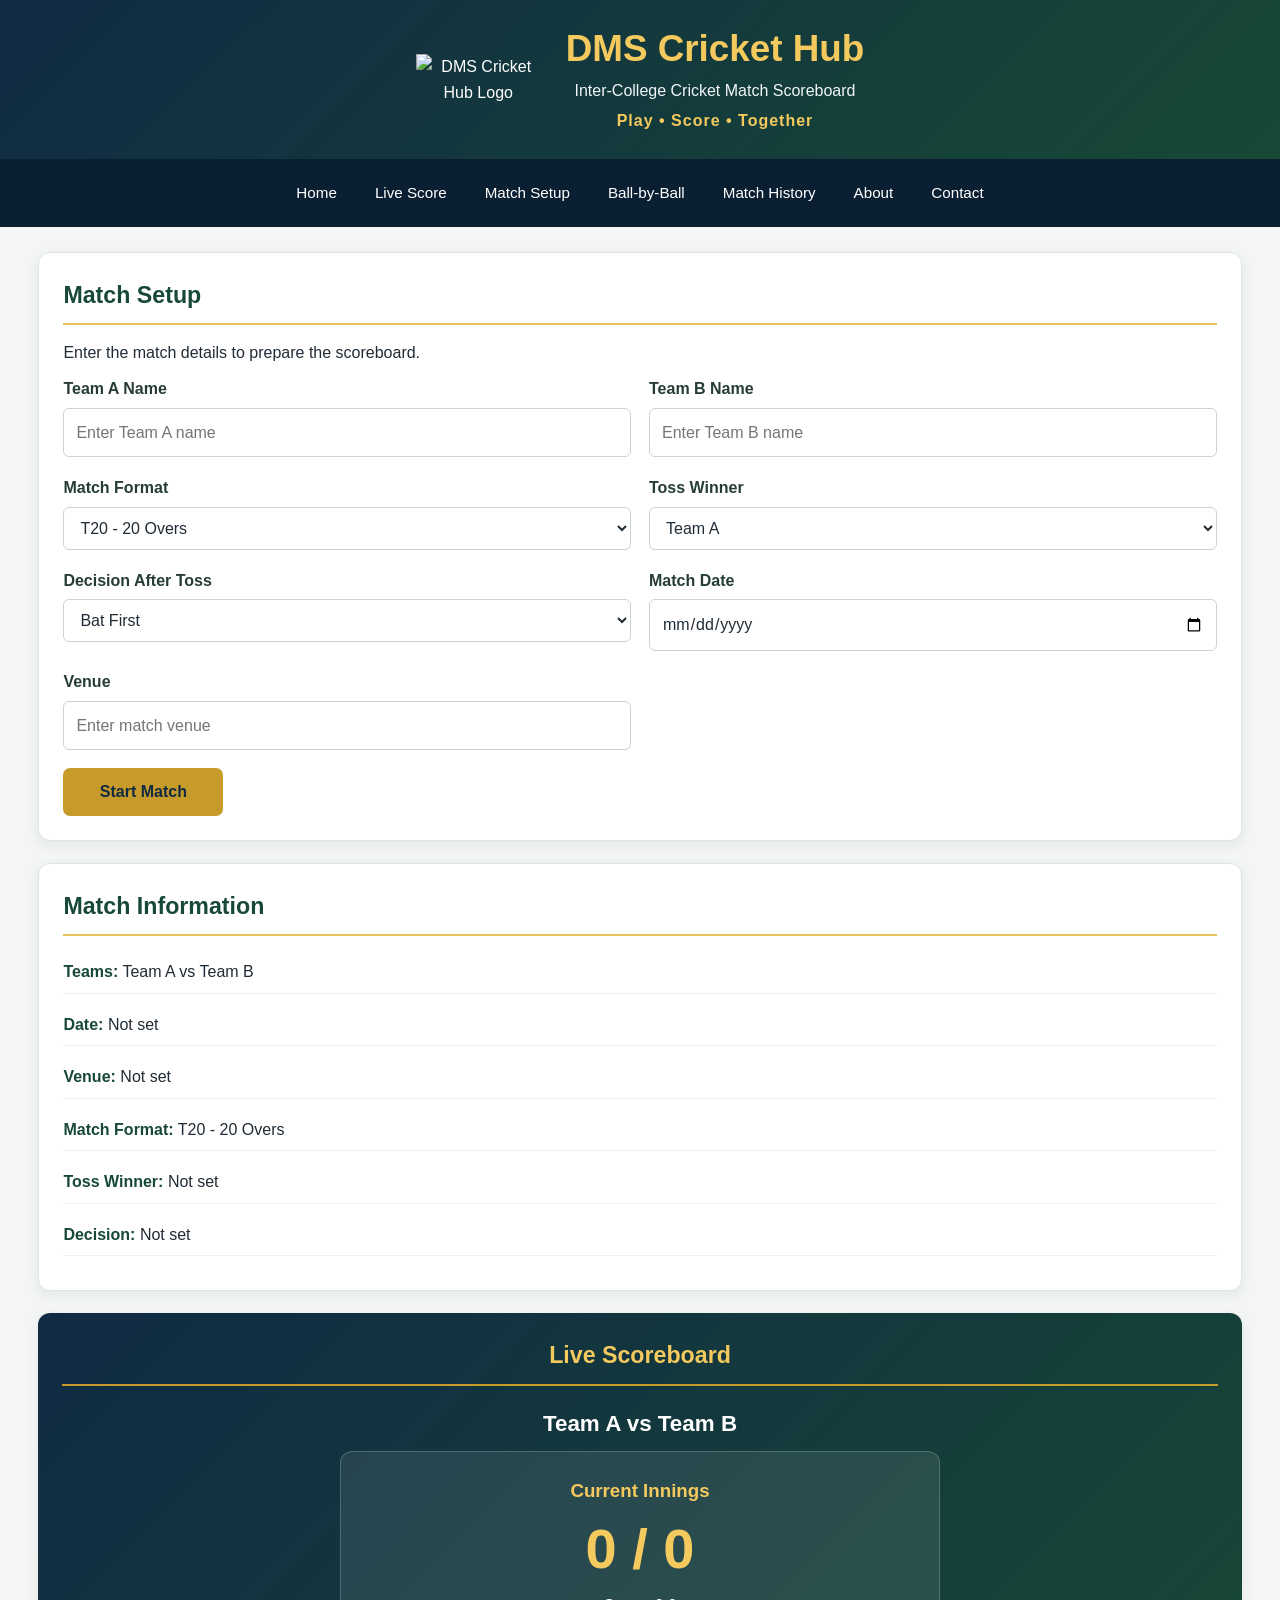
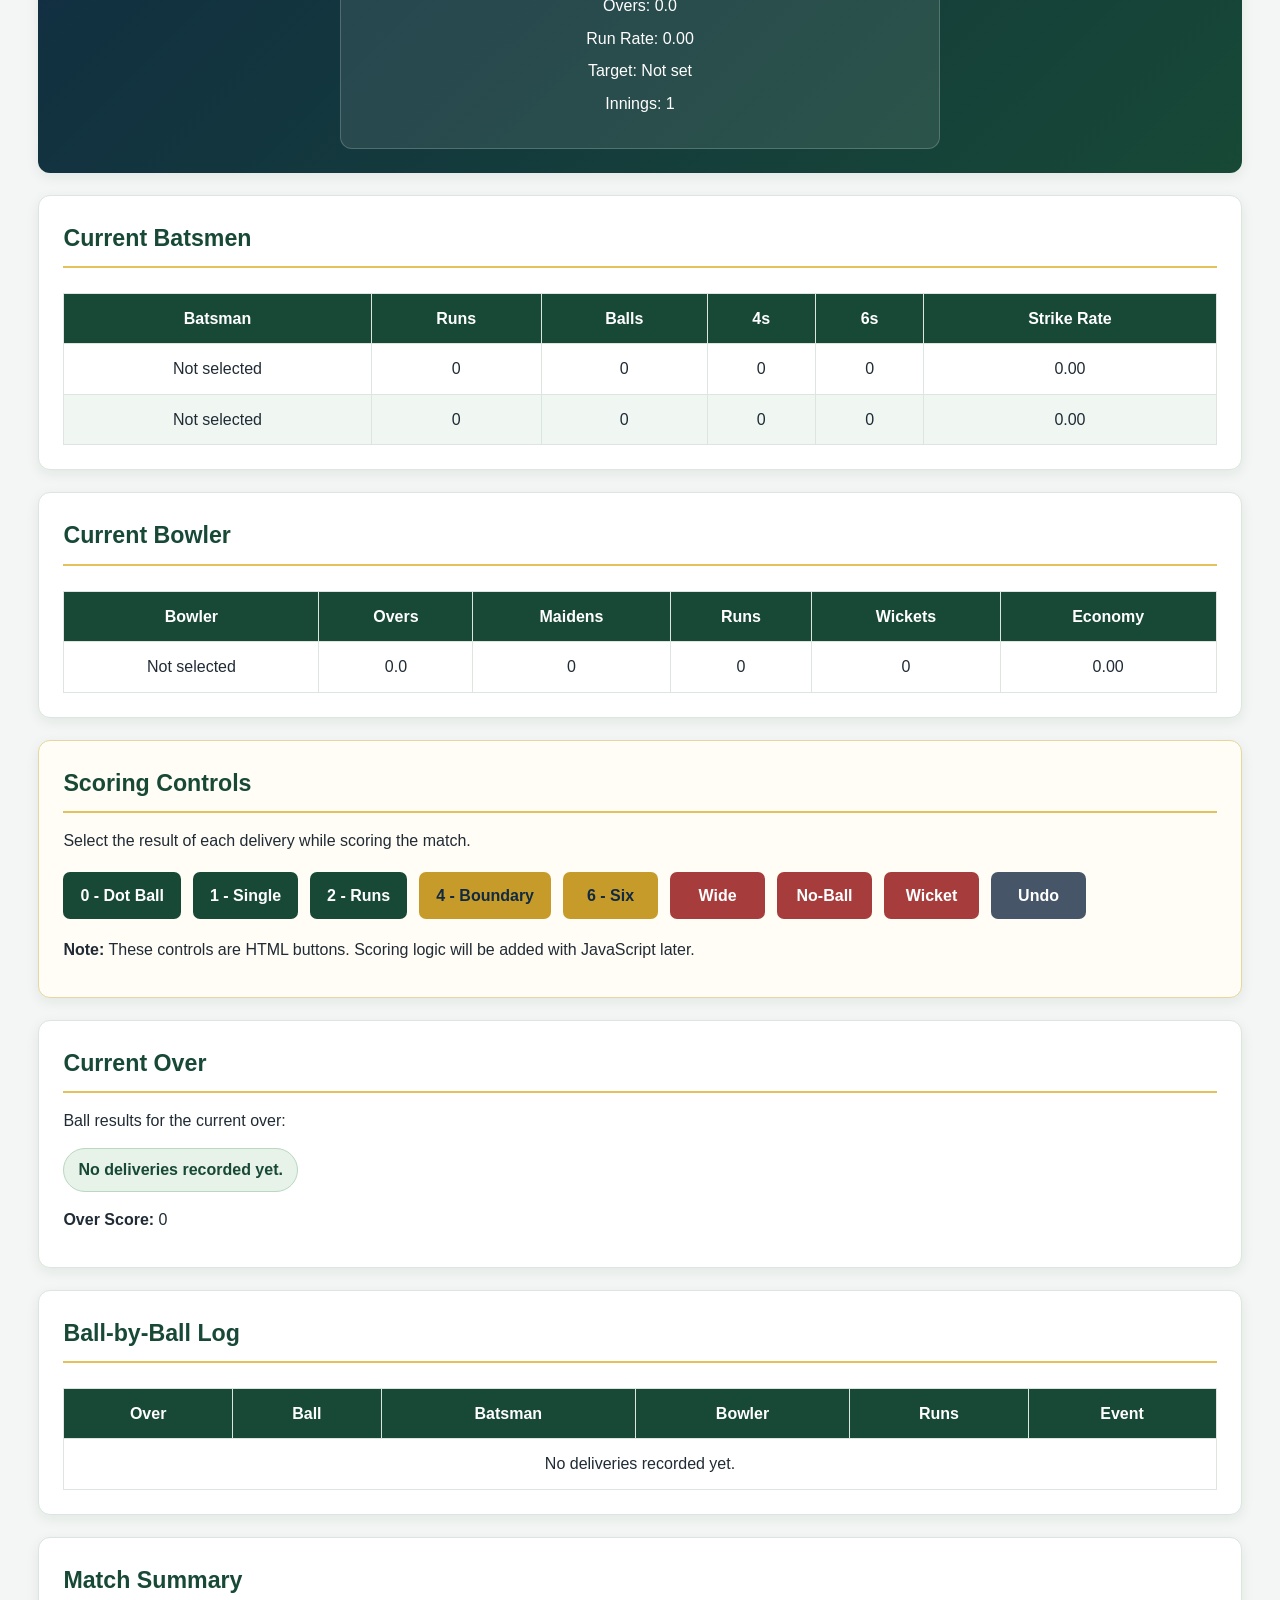
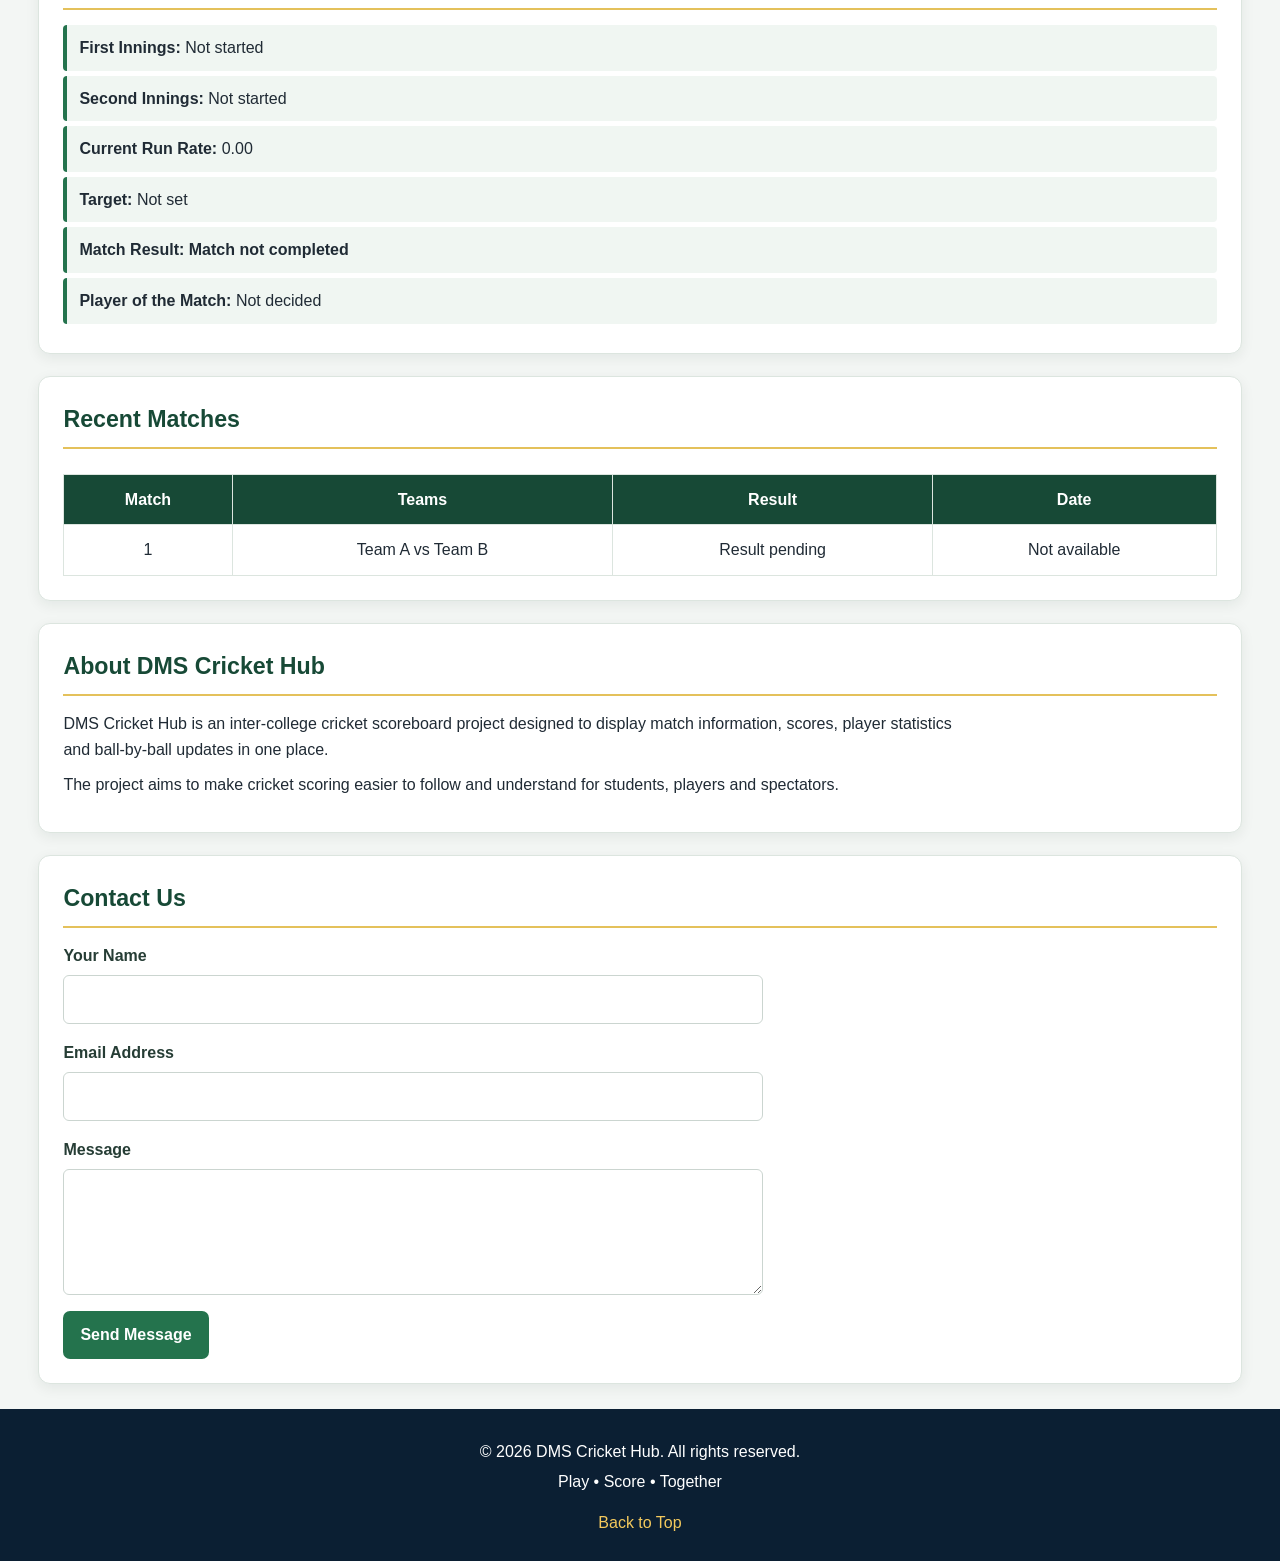
==== index.html @ 9860bc73 "Rename html file.html to index.html" ====
<!DOCTYPE html>
<html lang="en">

<head>
    <meta charset="UTF-8">
    <meta name="viewport" content="width=device-width, initial-scale=1.0">

    <meta name="description"
          content="DMS Cricket Hub - Inter-College Cricket Match Scoreboard and Ball-by-Ball Log">

    <title>DMS Cricket Hub | Inter-College Cricket</title>

    <!-- External CSS file -->
    <link rel="stylesheet" href="style file.css">
</head>

<body>

    <!-- ================= HEADER ================= -->

    <header id="home" class="site-header">

        <div class="brand">
            <img src="/logo.jpg"
                 alt="DMS Cricket Hub Logo"
                 class="logo">

            <div class="brand-text">
                <h1>DMS Cricket Hub</h1>
                <p>Inter-College Cricket Match Scoreboard</p>
                <p>Play • Score • Together</p>
            </div>
        </div>

    </header>


    <!-- ================= NAVIGATION ================= -->

    <nav class="navbar" aria-label="Main navigation">

        <a href="#home">Home</a>
        <a href="#live-score">Live Score</a>
        <a href="#match-setup">Match Setup</a>
        <a href="#ball-log">Ball-by-Ball</a>
        <a href="#match-history">Match History</a>
        <a href="#about">About</a>
        <a href="#contact">Contact</a>

    </nav>


    <!-- ================= MAIN CONTENT ================= -->

    <main>

        <!-- ================= MATCH SETUP ================= -->

        <section id="match-setup" class="section match-setup">

            <h2>Match Setup</h2>

            <p>Enter the match details to prepare the scoreboard.</p>

            <form id="match-form">

                <div class="form-group">
                    <label for="team-a">Team A Name</label>
                    <input type="text"
                           id="team-a"
                           name="teamA"
                           placeholder="Enter Team A name"
                           required>
                </div>

                <div class="form-group">
                    <label for="team-b">Team B Name</label>
                    <input type="text"
                           id="team-b"
                           name="teamB"
                           placeholder="Enter Team B name"
                           required>
                </div>

                <div class="form-group">
                    <label for="match-type">Match Format</label>
                    <select id="match-type" name="matchType">
                        <option value="20">T20 - 20 Overs</option>
                        <option value="10">10-Over Match</option>
                    </select>
                </div>

                <div class="form-group">
                    <label for="toss-winner">Toss Winner</label>
                    <select id="toss-winner" name="tossWinner">
                        <option value="A">Team A</option>
                        <option value="B">Team B</option>
                    </select>
                </div>

                <div class="form-group">
                    <label for="toss-decision">Decision After Toss</label>
                    <select id="toss-decision" name="tossDecision">
                        <option value="bat">Bat First</option>
                        <option value="bowl">Bowl First</option>
                    </select>
                </div>

                <div class="form-group">
                    <label for="match-date">Match Date</label>
                    <input type="date" id="match-date" name="matchDate">
                </div>

                <div class="form-group">
                    <label for="venue">Venue</label>
                    <input type="text"
                           id="venue"
                           name="venue"
                           placeholder="Enter match venue">
                </div>

                <button type="submit" id="start-match">
                    Start Match
                </button>

            </form>

        </section>


        <!-- ================= MATCH INFORMATION ================= -->

        <section id="match-information" class="section">

            <h2>Match Information</h2>

            <p>
                <strong>Teams:</strong>
                <span id="match-teams">Team A vs Team B</span>
            </p>

            <p>
                <strong>Date:</strong>
                <span id="display-date">Not set</span>
            </p>

            <p>
                <strong>Venue:</strong>
                <span id="display-venue">Not set</span>
            </p>

            <p>
                <strong>Match Format:</strong>
                <span id="display-format">T20 - 20 Overs</span>
            </p>

            <p>
                <strong>Toss Winner:</strong>
                <span id="display-toss">Not set</span>
            </p>

            <p>
                <strong>Decision:</strong>
                <span id="display-decision">Not set</span>
            </p>

        </section>


        <!-- ================= LIVE SCOREBOARD ================= -->

        <section id="live-score" class="section scoreboard">

            <h2>Live Scoreboard</h2>

            <p class="match-heading">
                <span id="batting-team-name">Team A</span>
                vs
                <span id="bowling-team-name">Team B</span>
            </p>

            <div class="score-display">

                <h3>Current Innings</h3>

                <p class="total-score">
                    <span id="total-runs">0</span>
                    /
                    <span id="total-wickets">0</span>
                </p>

                <p>
                    Overs:
                    <span id="overs">0.0</span>
                </p>

                <p>
                    Run Rate:
                    <span id="run-rate">0.00</span>
                </p>

                <p>
                    Target:
                    <span id="target">Not set</span>
                </p>

                <p>
                    Innings:
                    <span id="innings-number">1</span>
                </p>

            </div>

        </section>


        <!-- ================= CURRENT BATSMEN ================= -->

        <section id="batsmen" class="section">

            <h2>Current Batsmen</h2>

            <div class="table-container">

                <table>
                    <thead>
                        <tr>
                            <th scope="col">Batsman</th>
                            <th scope="col">Runs</th>
                            <th scope="col">Balls</th>
                            <th scope="col">4s</th>
                            <th scope="col">6s</th>
                            <th scope="col">Strike Rate</th>
                        </tr>
                    </thead>

                    <tbody>
                        <tr>
                            <td>Not selected</td>
                            <td>0</td>
                            <td>0</td>
                            <td>0</td>
                            <td>0</td>
                            <td>0.00</td>
                        </tr>

                        <tr>
                            <td>Not selected</td>
                            <td>0</td>
                            <td>0</td>
                            <td>0</td>
                            <td>0</td>
                            <td>0.00</td>
                        </tr>
                    </tbody>
                </table>

            </div>

        </section>


        <!-- ================= CURRENT BOWLER ================= -->

        <section id="bowler" class="section">

            <h2>Current Bowler</h2>

            <div class="table-container">

                <table>
                    <thead>
                        <tr>
                            <th scope="col">Bowler</th>
                            <th scope="col">Overs</th>
                            <th scope="col">Maidens</th>
                            <th scope="col">Runs</th>
                            <th scope="col">Wickets</th>
                            <th scope="col">Economy</th>
                        </tr>
                    </thead>

                    <tbody>
                        <tr>
                            <td>Not selected</td>
                            <td>0.0</td>
                            <td>0</td>
                            <td>0</td>
                            <td>0</td>
                            <td>0.00</td>
                        </tr>
                    </tbody>
                </table>

            </div>

        </section>


        <!-- ================= SCORING CONTROLS ================= -->

        <section id="scorer-panel" class="section scoring-controls">

            <h2>Scoring Controls</h2>

            <p>
                Select the result of each delivery while scoring
                the match.
            </p>

            <div class="scoring-buttons">

                <button type="button" data-runs="0">
                    0 - Dot Ball
                </button>

                <button type="button" data-runs="1">
                    1 - Single
                </button>

                <button type="button" data-runs="2">
                    2 - Runs
                </button>

                <button type="button" data-runs="4">
                    4 - Boundary
                </button>

                <button type="button" data-runs="6">
                    6 - Six
                </button>

                <button type="button" data-extra="wide">
                    Wide
                </button>

                <button type="button" data-extra="noball">
                    No-Ball
                </button>

                <button type="button" data-wicket="true">
                    Wicket
                </button>

                <button type="button" id="undo-score">
                    Undo
                </button>

            </div>

            <p>
                <strong>Note:</strong>
                These controls are HTML buttons. Scoring logic
                will be added with JavaScript later.
            </p>

        </section>


        <!-- ================= CURRENT OVER ================= -->

        <section id="current-over" class="section">

            <h2>Current Over</h2>

            <p>Ball results for the current over:</p>

            <ul id="over-balls">
                <li>No deliveries recorded yet.</li>
            </ul>

            <p>
                <strong>Over Score:</strong>
                <span id="over-score">0</span>
            </p>

        </section>


        <!-- ================= BALL-BY-BALL LOG ================= -->

        <section id="ball-log" class="section">

            <h2>Ball-by-Ball Log</h2>

            <div class="table-container">

                <table>
                    <thead>
                        <tr>
                            <th scope="col">Over</th>
                            <th scope="col">Ball</th>
                            <th scope="col">Batsman</th>
                            <th scope="col">Bowler</th>
                            <th scope="col">Runs</th>
                            <th scope="col">Event</th>
                        </tr>
                    </thead>

                    <tbody id="ball-log-body">
                        <tr>
                            <td colspan="6">
                                No deliveries recorded yet.
                            </td>
                        </tr>
                    </tbody>
                </table>

            </div>

        </section>


        <!-- ================= MATCH SUMMARY ================= -->

        <section id="match-summary" class="section">

            <h2>Match Summary</h2>

            <p>
                <strong>First Innings:</strong>
                <span id="first-innings-score">Not started</span>
            </p>

            <p>
                <strong>Second Innings:</strong>
                <span id="second-innings-score">Not started</span>
            </p>

            <p>
                <strong>Current Run Rate:</strong>
                <span id="summary-run-rate">0.00</span>
            </p>

            <p>
                <strong>Target:</strong>
                <span id="summary-target">Not set</span>
            </p>

            <p>
                <strong>Match Result:</strong>
                <span id="match-result">Match not completed</span>
            </p>

            <p>
                <strong>Player of the Match:</strong>
                <span id="player-of-match">Not decided</span>
            </p>

        </section>


        <!-- ================= MATCH HISTORY ================= -->

        <section id="match-history" class="section">

            <h2>Recent Matches</h2>

            <div class="table-container">

                <table>
                    <thead>
                        <tr>
                            <th scope="col">Match</th>
                            <th scope="col">Teams</th>
                            <th scope="col">Result</th>
                            <th scope="col">Date</th>
                        </tr>
                    </thead>

                    <tbody id="match-history-body">
                        <tr>
                            <td>1</td>
                            <td>Team A vs Team B</td>
                            <td>Result pending</td>
                            <td>Not available</td>
                        </tr>
                    </tbody>
                </table>

            </div>

        </section>


        <!-- ================= ABOUT ================= -->

        <section id="about" class="section">

            <h2>About DMS Cricket Hub</h2>

            <p>
                DMS Cricket Hub is an inter-college cricket
                scoreboard project designed to display match
                information, scores, player statistics and
                ball-by-ball updates in one place.
            </p>

            <p>
                The project aims to make cricket scoring easier
                to follow and understand for students, players
                and spectators.
            </p>

        </section>


        <!-- ================= CONTACT ================= -->

        <section id="contact" class="section">

            <h2>Contact Us</h2>

            <form id="contact-form">

                <div class="form-group">
                    <label for="contact-name">Your Name</label>
                    <input type="text"
                           id="contact-name"
                           name="contactName"
                           required>
                </div>

                <div class="form-group">
                    <label for="contact-email">Email Address</label>
                    <input type="email"
                           id="contact-email"
                           name="contactEmail"
                           required>
                </div>

                <div class="form-group">
                    <label for="contact-message">Message</label>
                    <textarea id="contact-message"
                              name="contactMessage"
                              rows="4"
                              required></textarea>
                </div>

                <button type="submit">Send Message</button>

            </form>

        </section>

    </main>


    <!-- ================= FOOTER ================= -->

    <footer class="site-footer">

        <p>
            &copy; 2026 DMS Cricket Hub.
            All rights reserved.
        </p>

        <p>Play • Score • Together</p>

        <a href="#home">Back to Top</a>

    </footer>

</body>

</html>
---- style file.css ----
* {
    margin: 0;
    padding: 0;
    box-sizing: border-box;
}

html {
    scroll-behavior: smooth;
    scroll-padding-top: 20px;
}

body {
    font-family: Arial, Helvetica, sans-serif;
    background-color: #f3f6f4;
    color: #202b35;
    line-height: 1.6;
}


/* Header */

.site-header {
    background: linear-gradient(135deg, #102a43, #174936);
    color: white;
    padding: 25px 5%;
}

.brand {
    border-radius: 5px;
    display: flex;
    align-items: center;
    justify-content: center;
    gap: 25px;
    flex-wrap: wrap;
    text-align: center;
}

.logo {
    width: 125px;
    height: auto;
    max-width: 100%;
    object-fit: contain;
}

.brand-text h1 {
    font-size: 2.3rem;
    color: #f4c95d;
    line-height: 1.3;
}

.brand-text p {
    margin-top: 5px;
    color: #f1f5f9;
}

.brand-text p:last-child {
    color: #f4c95d;
    font-weight: bold;
    letter-spacing: 1px;
}


/* Navigation */

.navbar {
    background-color: #0b1f33;
    display: flex;
    justify-content: center;
    align-items: center;
    flex-wrap: wrap;
    gap: 8px;
    padding: 12px 15px;
}

.navbar a {
    color: white;
    text-decoration: none;
    padding: 10px 15px;
    border-radius: 6px;
    font-size: 0.95rem;
    transition: background-color 0.2s ease;
}

.navbar a:hover,
.navbar a:focus {
    background-color: #24734d;
    color: #ffffff;
}


/* Main Layout */

main {
    width: min(1400px, 94%);
    margin: 25px auto;
}

.section {
    background-color: #ffffff;
    padding: 24px;
    margin-bottom: 22px;
    border: 1px solid #dce5df;
    border-radius: 12px;
    box-shadow: 0 4px 14px rgba(15, 42, 30, 0.07);
    scroll-margin-top: 20px;
}

.section h2 {
    color: #174936;
    font-size: 1.45rem;
    margin-bottom: 15px;
    padding-bottom: 9px;
    border-bottom: 2px solid #e4c15b;
}

.section p {
    margin-bottom: 10px;
}


/*  Match Setup Form */

#match-form {
    display: grid;
    grid-template-columns: repeat(2, minmax(0, 1fr));
    gap: 18px;
}

.form-group {
    display: flex;
    flex-direction: column;
    gap: 6px;
}

.form-group label {
    font-weight: bold;
    color: #263d35;
}

input,
select,
textarea {
    width: 100%;
    padding: 11px 12px;
    font: inherit;
    color: #202b35;
    background-color: #ffffff;
    border: 1px solid #cbd5d0;
    border-radius: 6px;
}

input:focus,
select:focus,
textarea:focus {
    outline: 2px solid #39865d;
    outline-offset: 1px;
    border-color: #39865d;
}

textarea {
    resize: vertical;
}


/* Buttons */

button {
    font: inherit;
    font-weight: bold;
    cursor: pointer;
    border: none;
    border-radius: 7px;
    padding: 11px 17px;
    background-color: #24734d;
    color: white;
    transition:
        background-color 0.2s ease,
        transform 0.2s ease;
}

button:hover {
    background-color: #18583a;
    transform: translateY(-1px);
}

button:focus-visible {
    outline: 3px solid #e4bd45;
    outline-offset: 3px;
}

#start-match {
    grid-column: 1 / -1;
    justify-self: start;
    min-width: 160px;
    background-color: #c69b29;
    color: #102a43;
}

#start-match:hover {
    background-color: #e0b63e;
}


/* Match Information */

#match-information p {
    padding: 8px 0;
    border-bottom: 1px solid #edf0ed;
}

#match-information strong {
    color: #174936;
}


/*  Live Scoreboard */

.scoreboard {
    text-align: center;
    background: linear-gradient(135deg, #102a43, #174936);
    color: white;
    border: none;
}

.scoreboard h2 {
    color: #f4c95d;
    border-bottom-color: #c69b29;
}

.match-heading {
    font-size: 1.4rem;
    font-weight: bold;
    margin: 20px 0;
}

.score-display {
    max-width: 600px;
    margin: 0 auto;
    padding: 24px;
    background-color: rgba(255, 255, 255, 0.09);
    border: 1px solid rgba(255, 255, 255, 0.2);
    border-radius: 12px;
}

.score-display h3 {
    color: #f4c95d;
}

.total-score {
    font-size: 3.5rem;
    font-weight: bold;
    line-height: 1.3;
    margin: 12px 0;
    color: #f4c95d;
}

.score-display p {
    margin: 7px 0;
}


/*  Tables */

.table-container {
    width: 100%;
    overflow-x: auto;
}

table {
    width: 100%;
    border-collapse: collapse;
    margin-top: 10px;
    background-color: white;
}

thead {
    background-color: #174936;
    color: white;
}

th,
td {
    padding: 12px 10px;
    text-align: center;
    border: 1px solid #dce5df;
}

tbody tr:nth-child(even) {
    background-color: #f0f6f2;
}

tbody tr:hover {
    background-color: #e5f1e9;
}

th {
    white-space: nowrap;
}


/*  Scoring Controls */

.scoring-controls {
    background-color: #fffdf5;
    border-color: #e7d69d;
}

.scoring-buttons {
    display: flex;
    flex-wrap: wrap;
    gap: 12px;
    margin: 18px 0;
}

.scoring-buttons button {
    min-width: 95px;
    background-color: #174936;
}

.scoring-buttons button:hover {
    background-color: #24734d;
}

/* Run buttons */

.scoring-buttons button[data-runs="4"],
.scoring-buttons button[data-runs="6"] {
    background-color: #c69b29;
    color: #102a43;
}

.scoring-buttons button[data-runs="4"]:hover,
.scoring-buttons button[data-runs="6"]:hover {
    background-color: #e0b63e;
}

/* Extra and wicket buttons */

.scoring-buttons button[data-extra],
.scoring-buttons button[data-wicket] {
    background-color: #a63c3c;
}

.scoring-buttons button[data-extra]:hover,
.scoring-buttons button[data-wicket]:hover {
    background-color: #812b2b;
}

#undo-score {
    background-color: #475569;
}

#undo-score:hover {
    background-color: #334155;
}


/* Current Over */

#over-balls {
    display: flex;
    flex-wrap: wrap;
    gap: 10px;
    list-style: none;
    margin: 15px 0;
}

#over-balls li {
    padding: 8px 14px;
    min-width: 42px;
    text-align: center;
    background-color: #e7f2e9;
    color: #174936;
    border: 1px solid #b9d7c1;
    border-radius: 50px;
    font-weight: bold;
}


/* Ball-by-Ball Log */

#ball-log table {
    min-width: 620px;
}

#ball-log th,
#ball-log td {
    padding: 12px;
}


/* Match Summary */

#match-summary p {
    padding: 10px 12px;
    margin: 5px 0;
    background-color: #f0f6f2;
    border-left: 4px solid #24734d;
    border-radius: 4px;
}

#match-result {
    font-weight: bold;
}


/* Recent Matches */

#match-history table {
    min-width: 500px;
}


/* About Section */

#about p {
    max-width: 900px;
}


/*  Contact Section */

#contact-form {
    display: grid;
    gap: 16px;
    max-width: 700px;
}

#contact-form button {
    justify-self: start;
    min-width: 140px;
}


/* Footer */

.site-footer {
    background-color: #0b1f33;
    color: white;
    text-align: center;
    padding: 25px 15px;
}

.site-footer p {
    margin: 5px 0;
}

.site-footer a {
    display: inline-block;
    margin-top: 10px;
    color: #f4c95d;
    text-decoration: none;
}

.site-footer a:hover {
    text-decoration: underline;
}


/*  Responsive Design - Tablets */

@media (max-width: 768px) {

    main {
        width: 95%;
        margin: 15px auto;
    }

    .site-header {
        padding: 20px 12px;
    }

    .brand {
        gap: 12px;
    }

    .logo {
        width: 95px;
    }

    .brand-text h1 {
        font-size: 1.8rem;
    }

    .brand-text p {
        font-size: 0.9rem;
    }

    .navbar {
        gap: 4px;
    }

    .navbar a {
        padding: 9px 10px;
        font-size: 0.88rem;
    }

    .section {
        padding: 18px;
    }

    #match-form {
        grid-template-columns: 1fr;
    }

    #start-match {
        grid-column: auto;
        width: 100%;
    }

    .total-score {
        font-size: 2.8rem;
    }

    .scoring-buttons button {
        flex: 1 1 110px;
    }
}


/* Responsive Design - Mobile Phones */

@media (max-width: 480px) {

    .brand {
        flex-direction: column;
    }

    .brand-text h1 {
        font-size: 1.6rem;
    }

    .brand-text p {
        font-size: 0.82rem;
    }

    .navbar {
        flex-direction: column;
        align-items: stretch;
    }

    .navbar a {
        text-align: center;
    }

    .section {
        padding: 14px;
        margin-bottom: 15px;
    }

    .section h2 {
        font-size: 1.2rem;
    }

    .match-heading {
        font-size: 1.1rem;
    }

    .total-score {
        font-size: 2.4rem;
    }

    .score-display {
        padding: 16px 10px;
    }

    .scoring-buttons {
        gap: 8px;
    }

    .scoring-buttons button {
        flex: 1 1 40%;
        padding: 10px 7px;
        font-size: 0.88rem;
    }

    th,
    td {
        padding: 9px 7px;
        font-size: 0.85rem;
    }

    .site-footer {
        font-size: 0.9rem;
    }
}
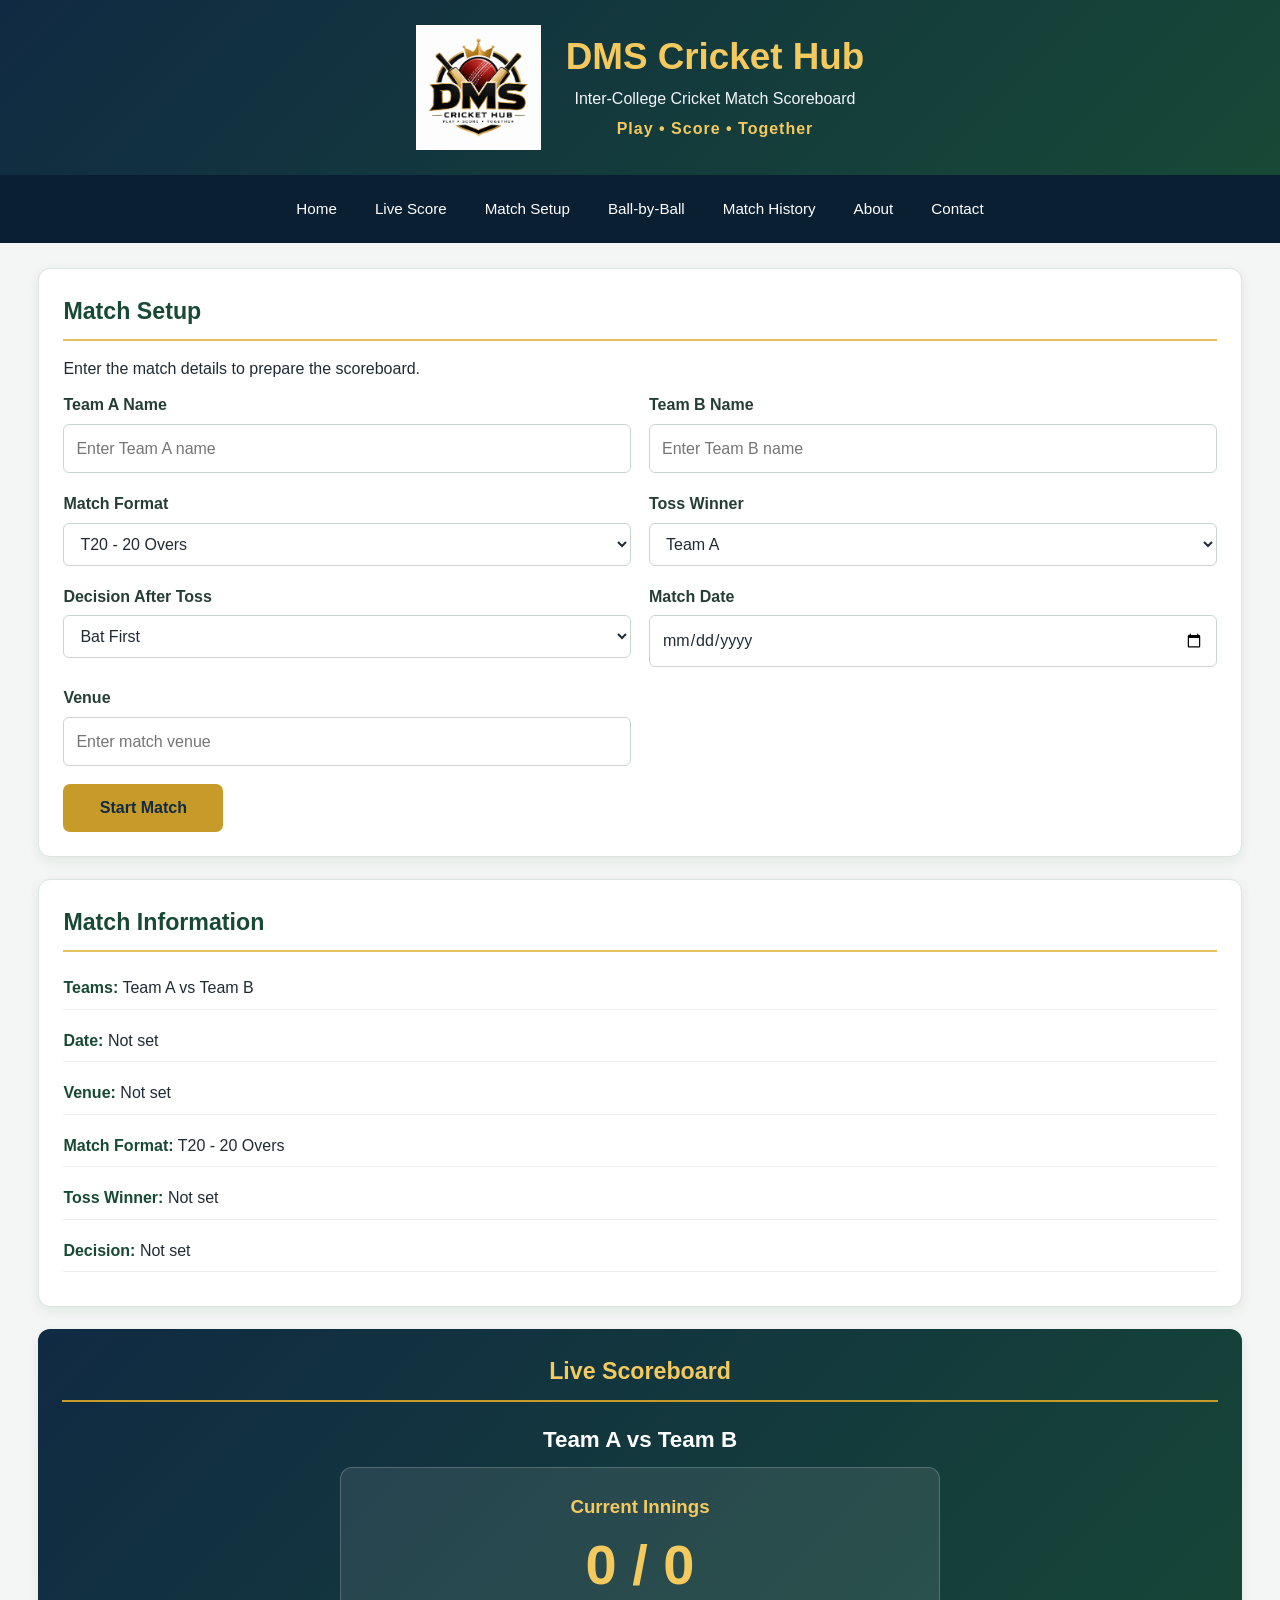
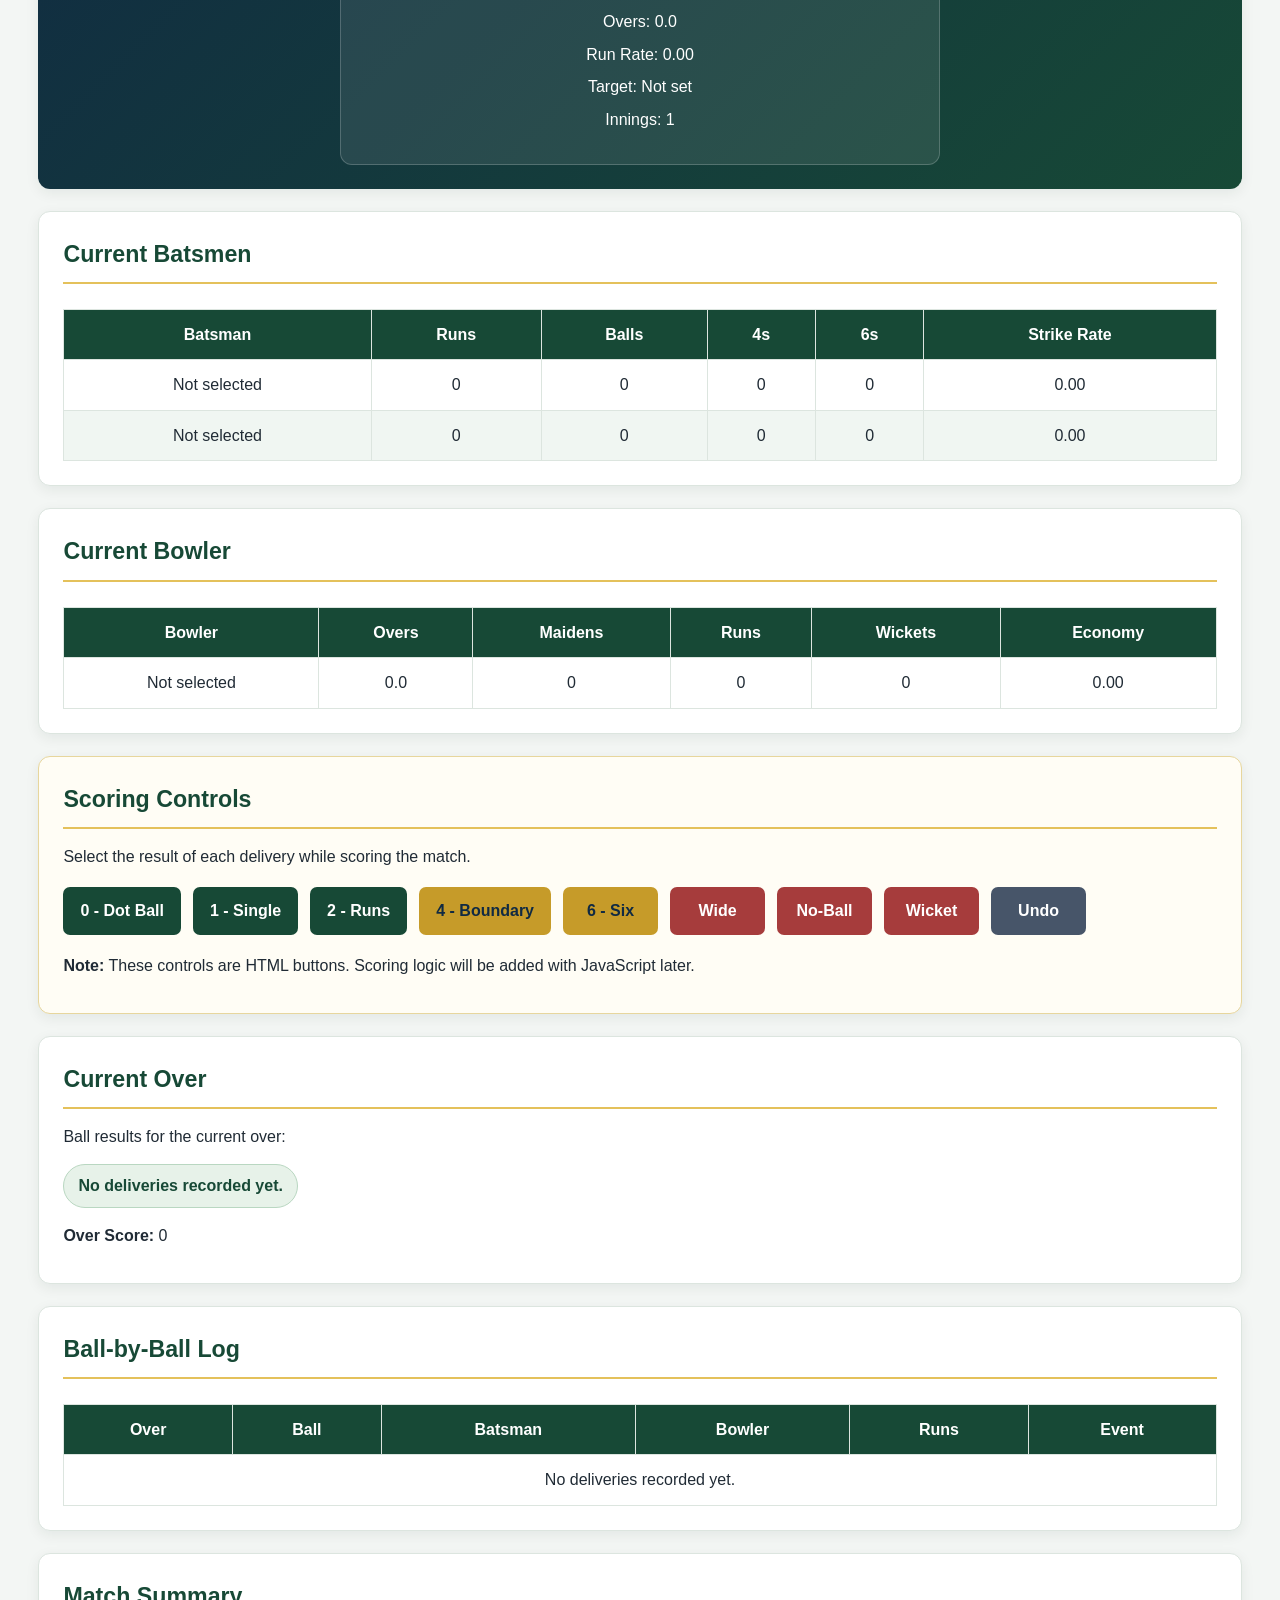
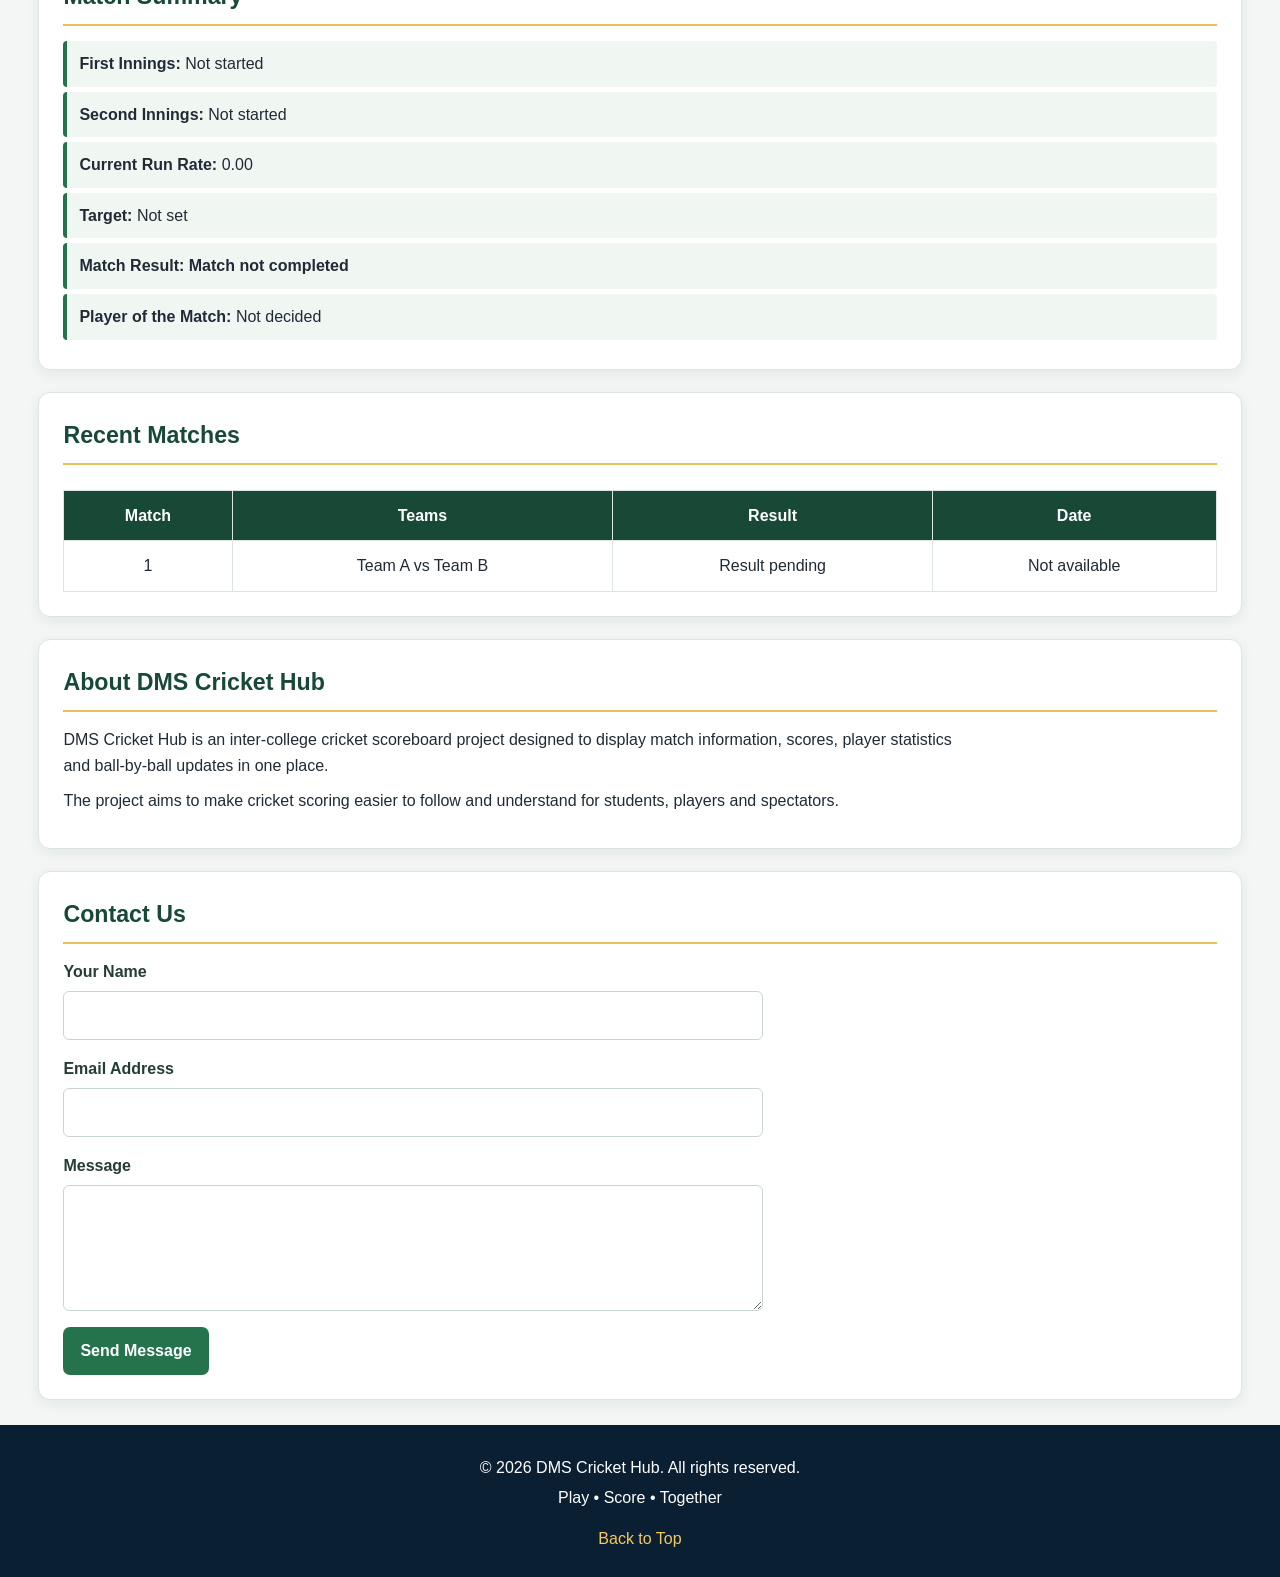
==== commit 11a3b9e4: "Update index.html" ====
--- a/index.html
+++ b/index.html
@@ -10,6 +10,7 @@
           content="DMS Cricket Hub - Inter-College Cricket Match Scoreboard and Ball-by-Ball Log">
 
     <title>DMS Cricket Hub | Inter-College Cricket</title>
+    <link rel="icon" type="image/jpg" href="/logo.jpg">
 
     <!-- External CSS file -->
     <link rel="stylesheet" href="style file.css">
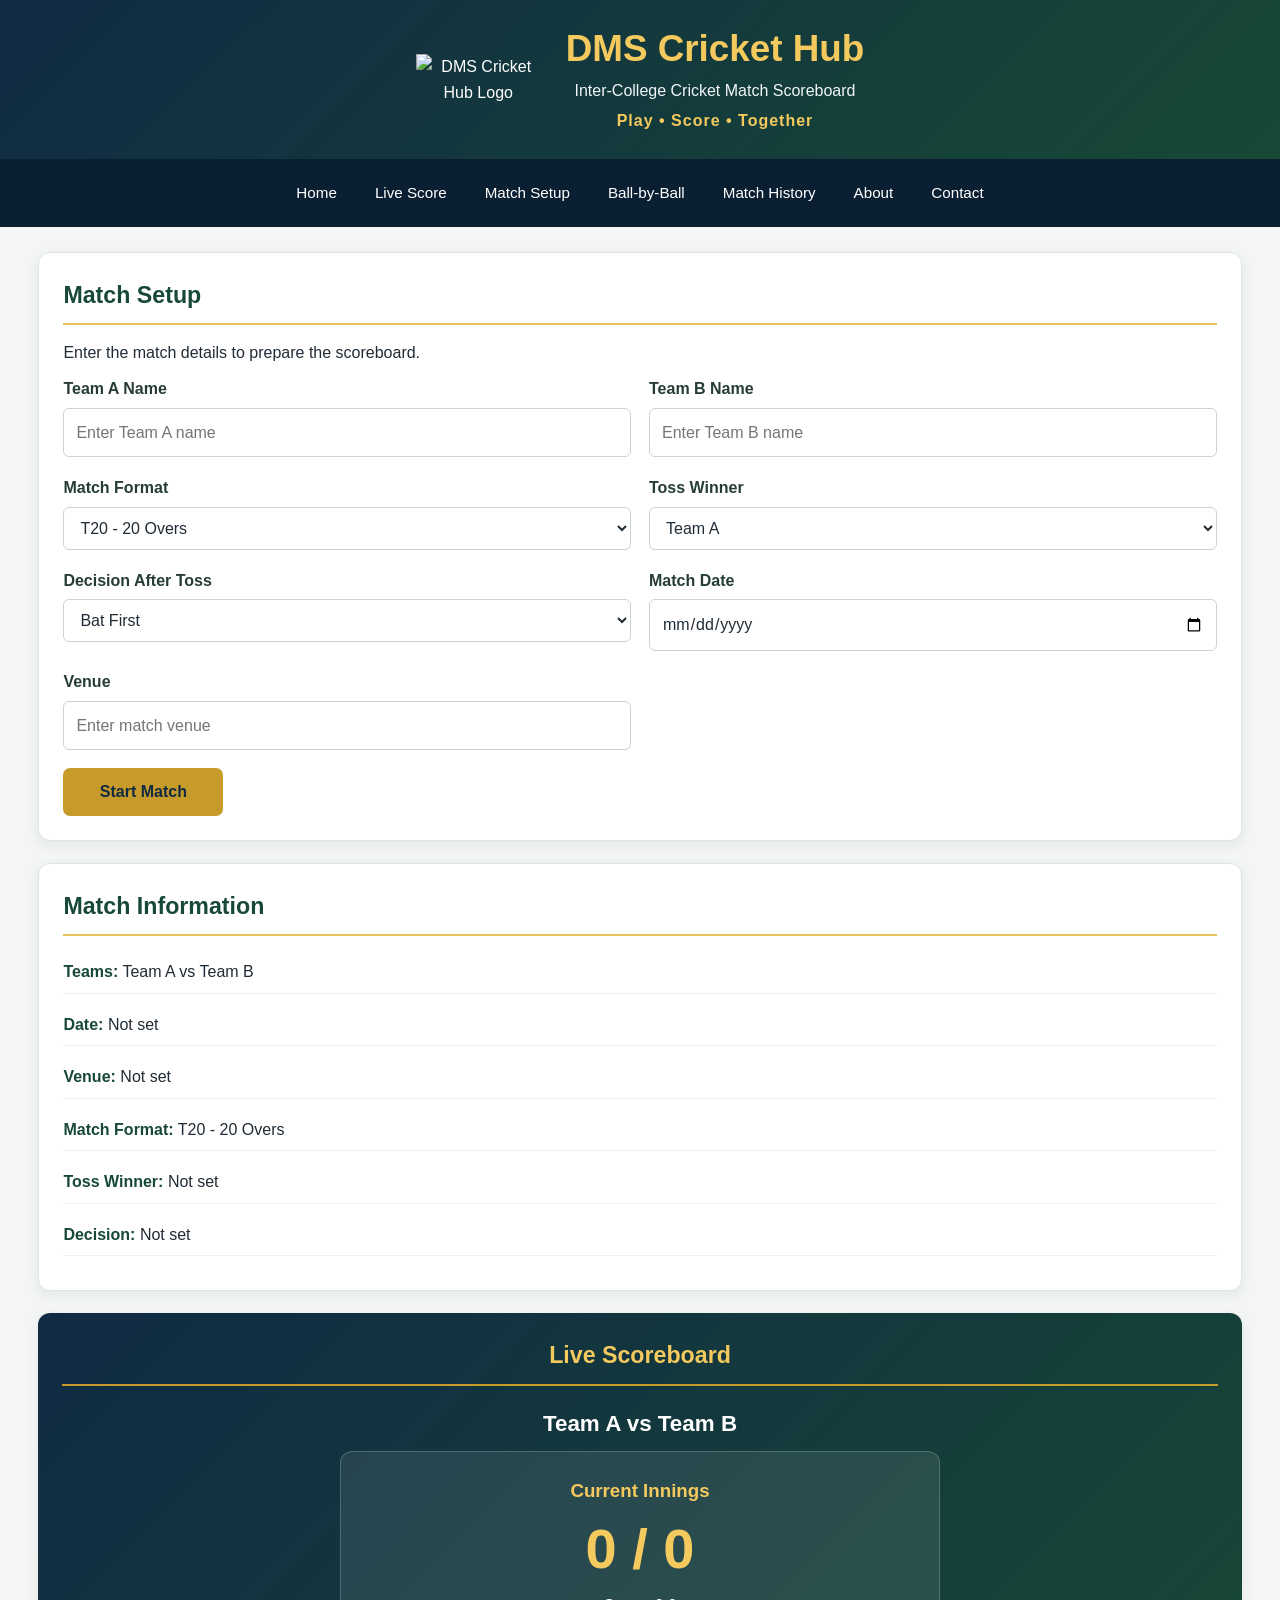
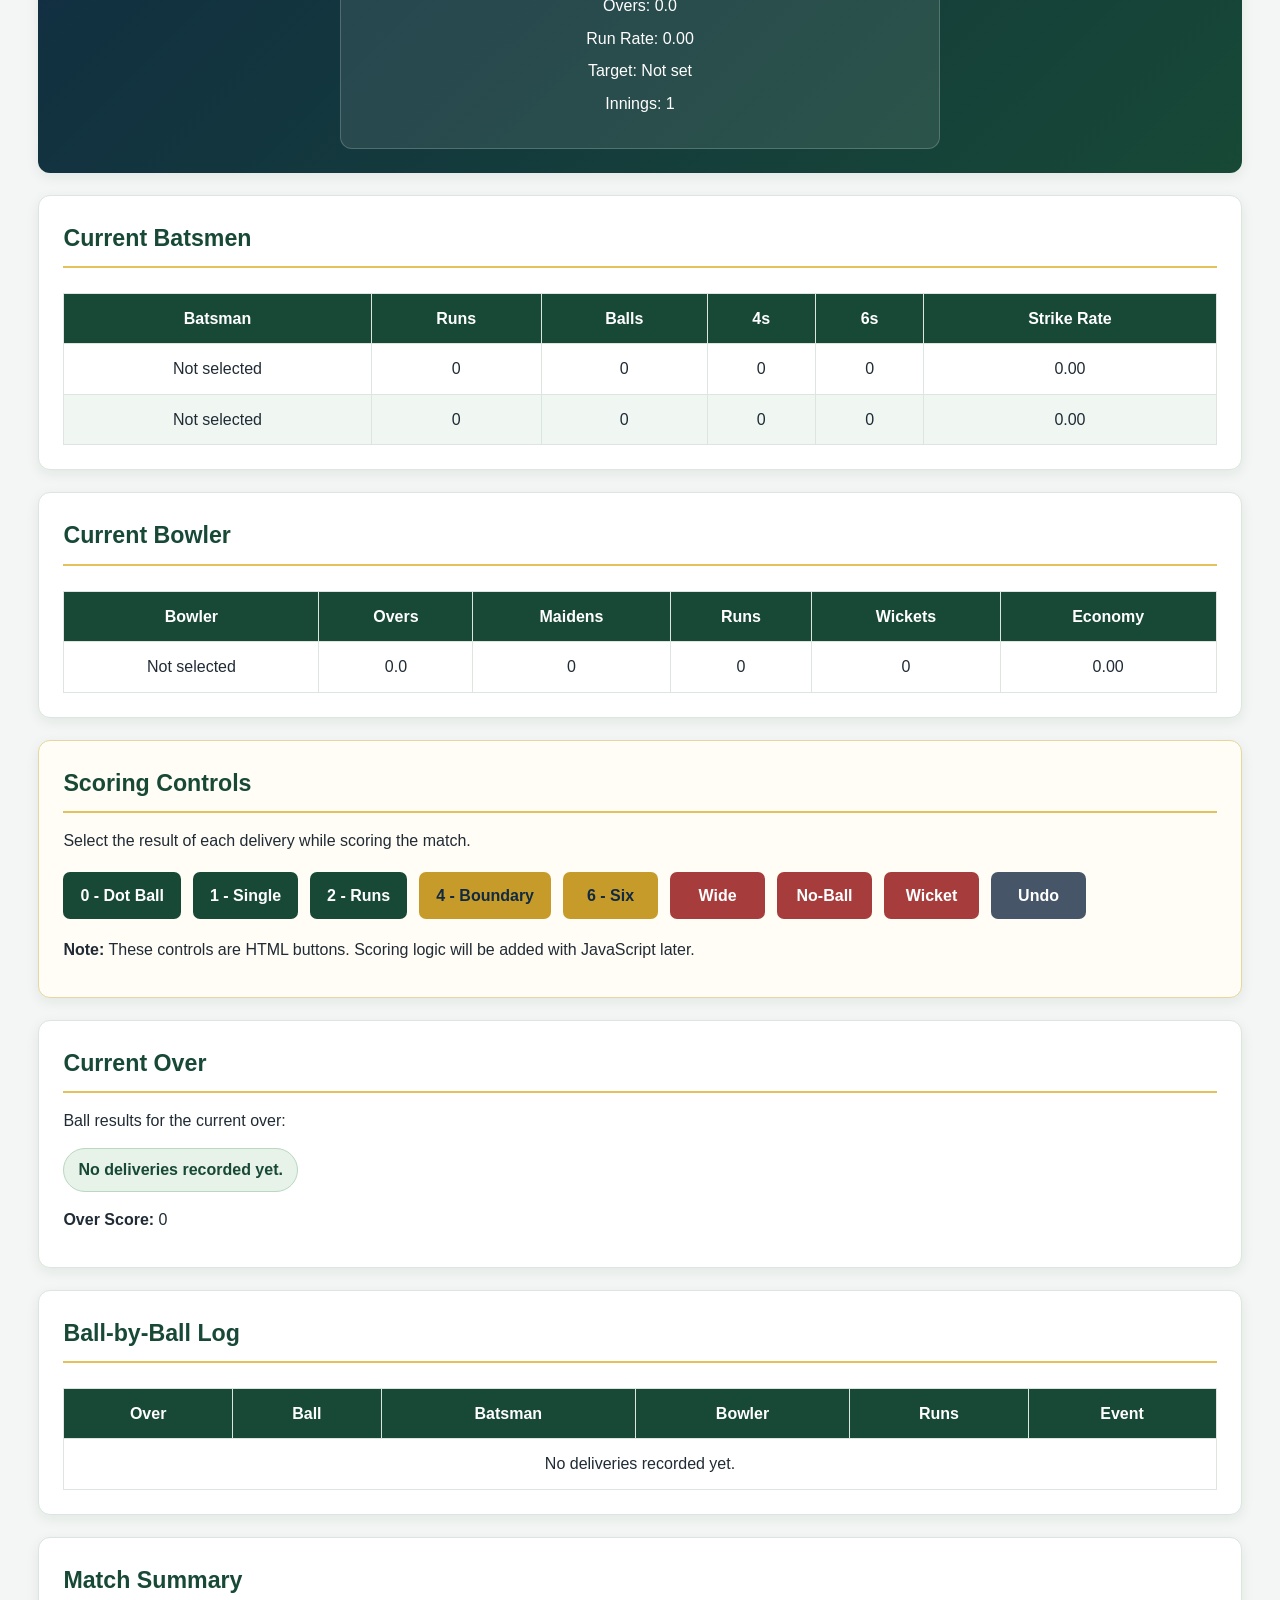
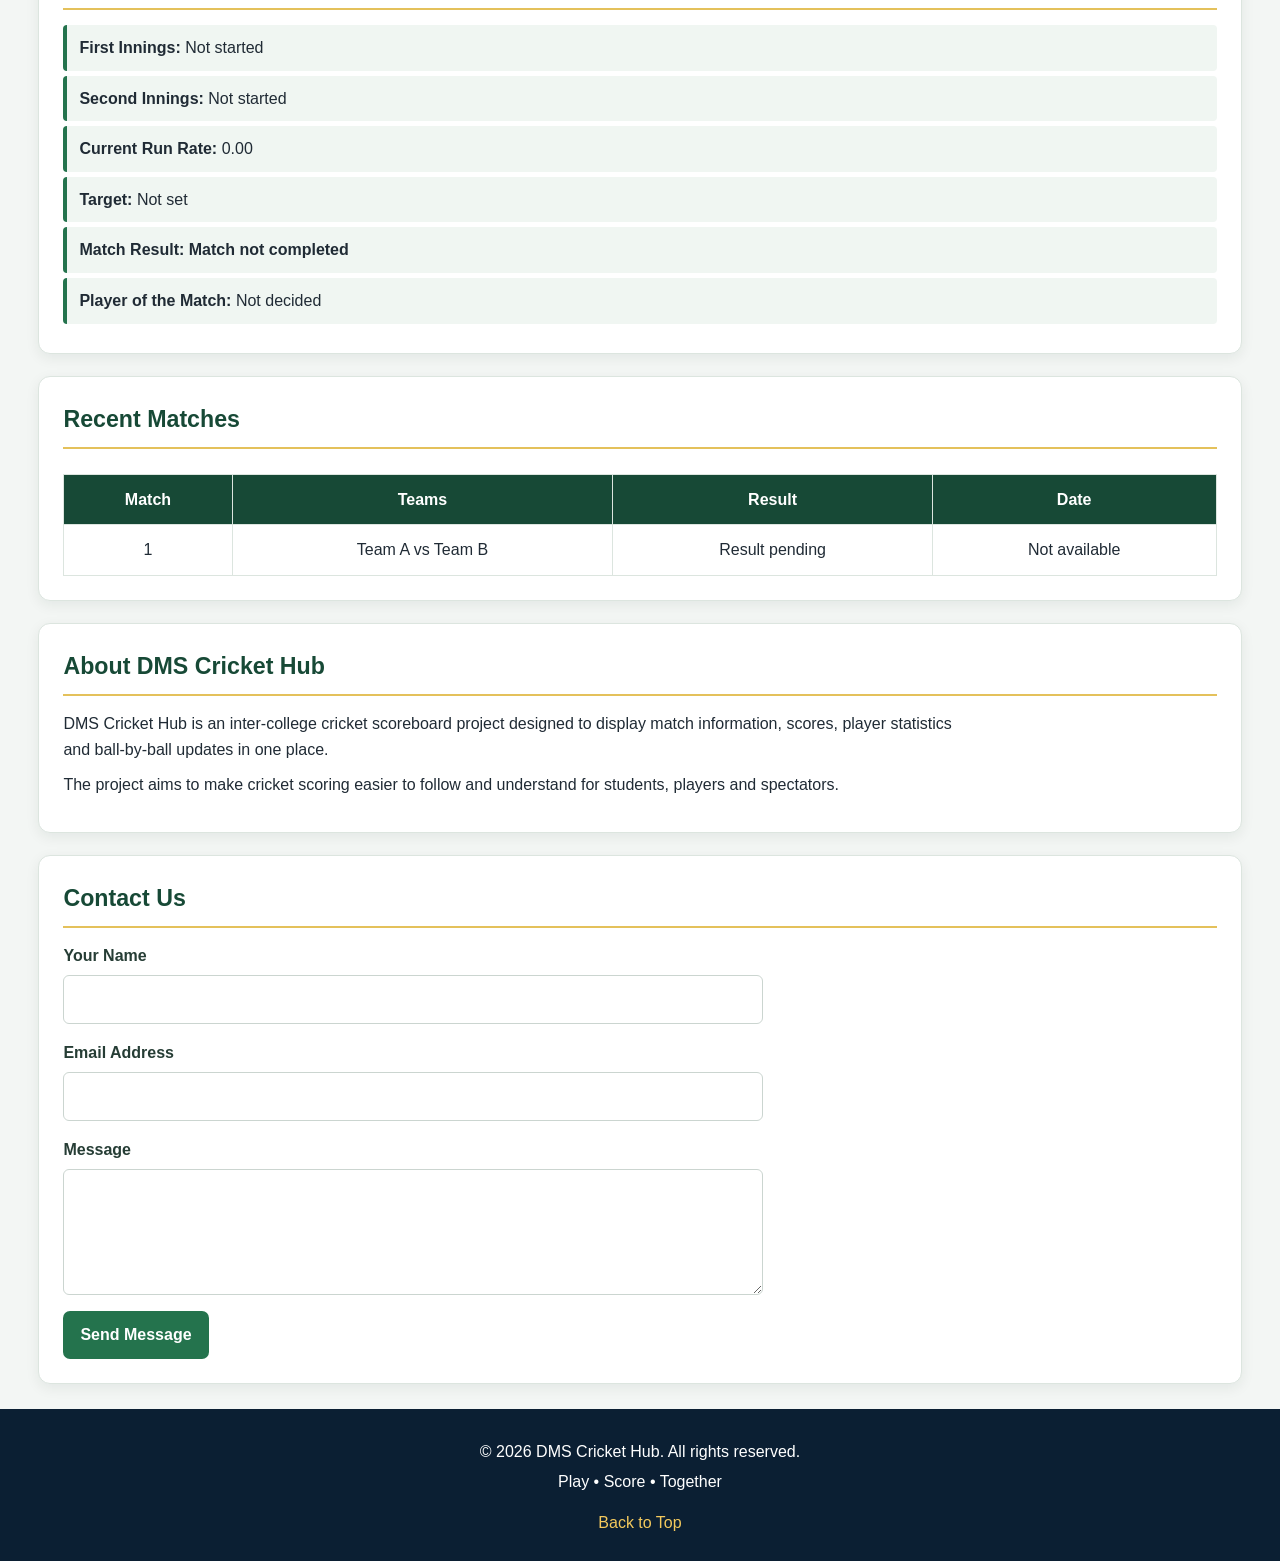
==== commit 40f22442: "Update index.html" ====
--- a/index.html
+++ b/index.html
@@ -10,7 +10,7 @@
           content="DMS Cricket Hub - Inter-College Cricket Match Scoreboard and Ball-by-Ball Log">
 
     <title>DMS Cricket Hub | Inter-College Cricket</title>
-    <link rel="icon" type="image/jpg" href="/logo.jpg">
+    <link rel="icon" type="image/jpg" href="C:\Users\devas\OneDrive\HTML\logo.jpg">
 
     <!-- External CSS file -->
     <link rel="stylesheet" href="style file.css">
@@ -23,7 +23,7 @@
     <header id="home" class="site-header">
 
         <div class="brand">
-            <img src="/logo.jpg"
+            <img src="C:\Users\devas\OneDrive\HTML\logo.jpg"
                  alt="DMS Cricket Hub Logo"
                  class="logo">
 
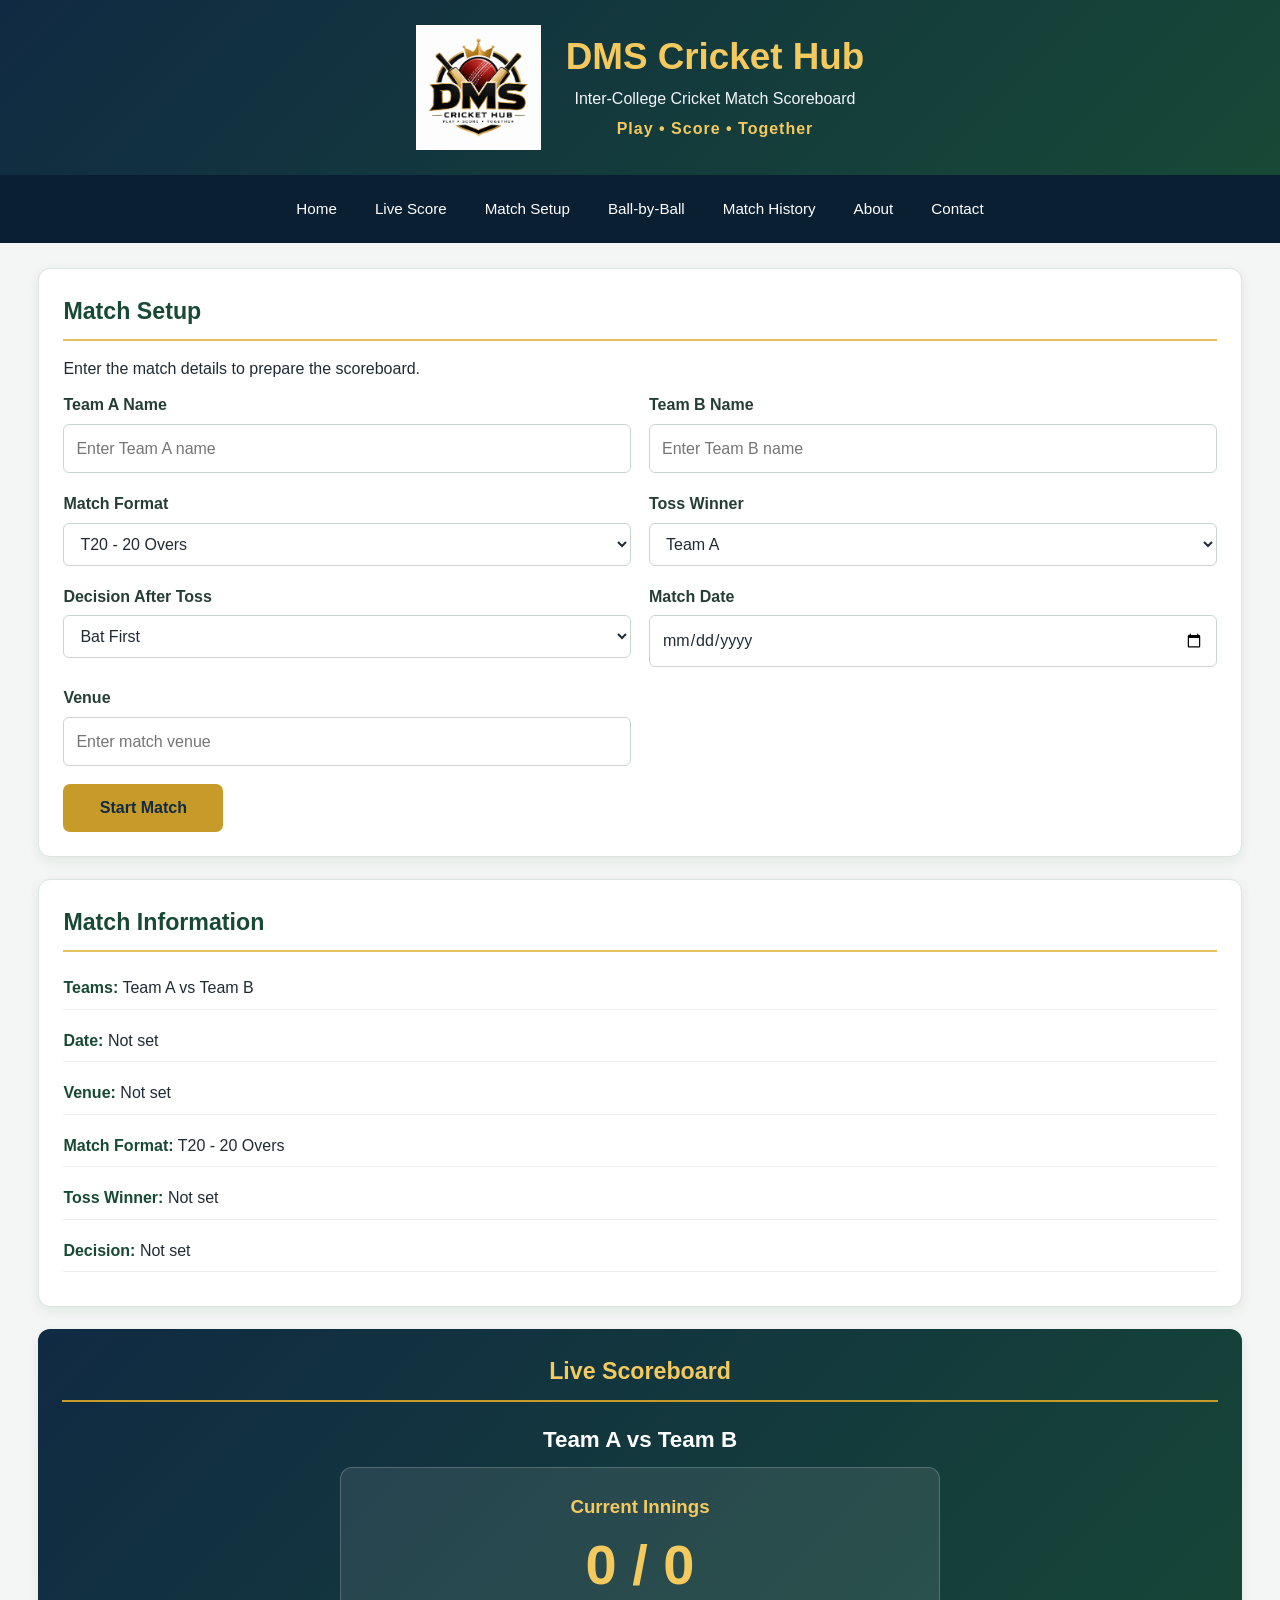
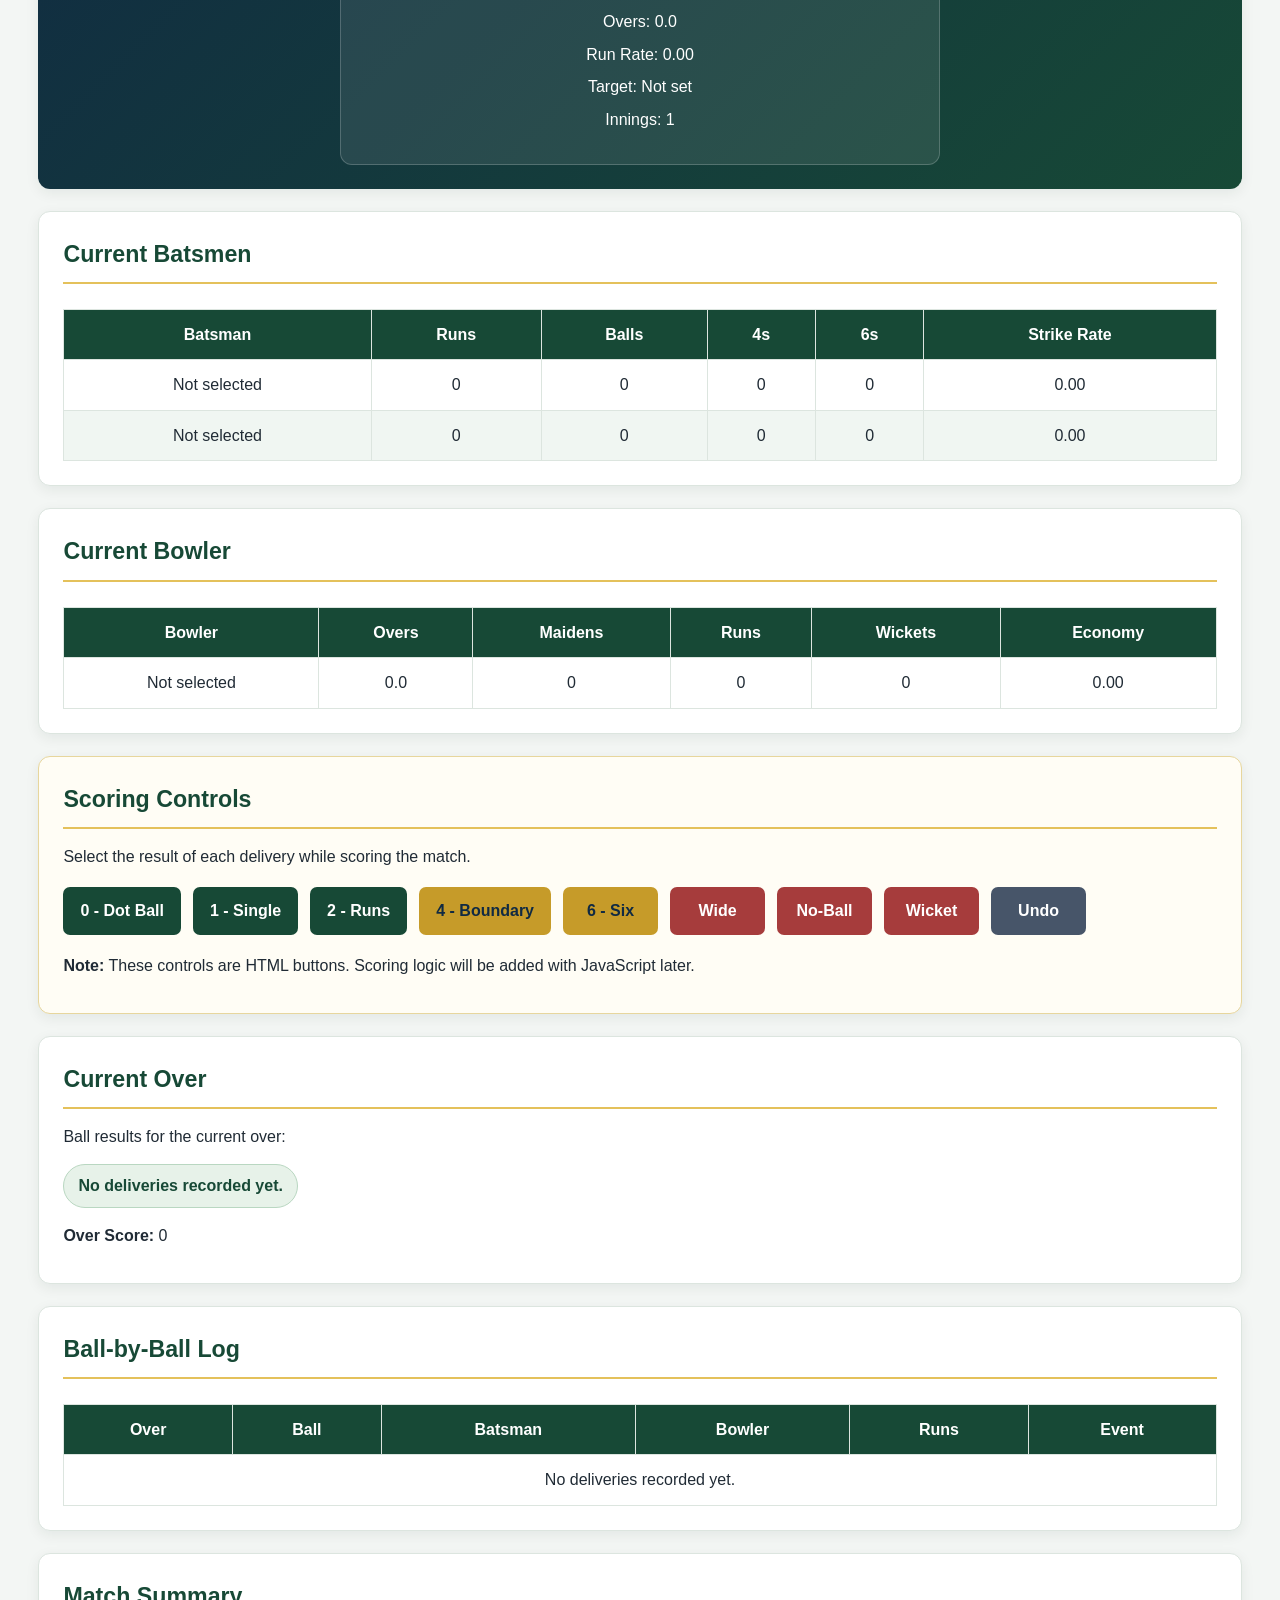
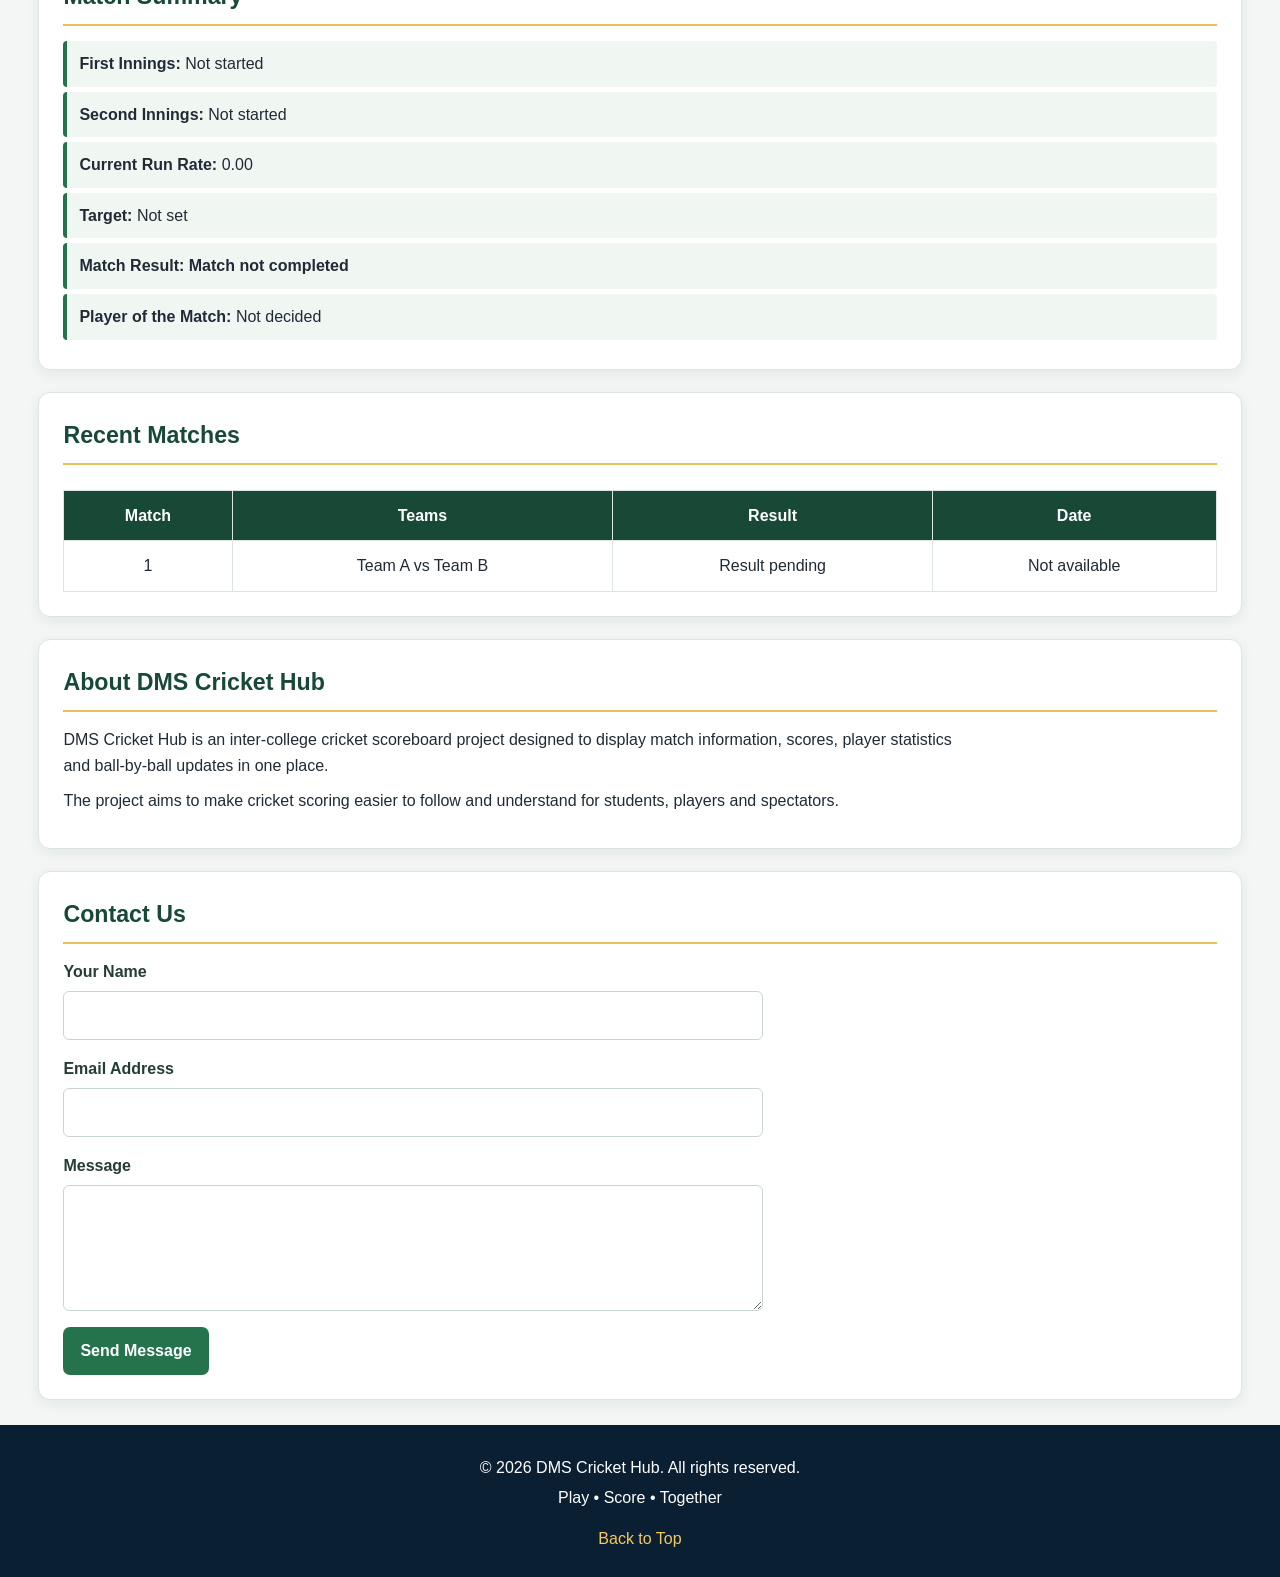
==== commit 160f2bb0: "Update index.html" ====
--- a/index.html
+++ b/index.html
@@ -10,7 +10,7 @@
           content="DMS Cricket Hub - Inter-College Cricket Match Scoreboard and Ball-by-Ball Log">
 
     <title>DMS Cricket Hub | Inter-College Cricket</title>
-    <link rel="icon" type="image/jpg" href="C:\Users\devas\OneDrive\HTML\logo.jpg">
+    <link rel="icon" type="image/jpeg" href="logo.jpg">
 
     <!-- External CSS file -->
     <link rel="stylesheet" href="style file.css">
@@ -23,7 +23,7 @@
     <header id="home" class="site-header">
 
         <div class="brand">
-            <img src="C:\Users\devas\OneDrive\HTML\logo.jpg"
+            <img src="logo.jpg"
                  alt="DMS Cricket Hub Logo"
                  class="logo">
 
